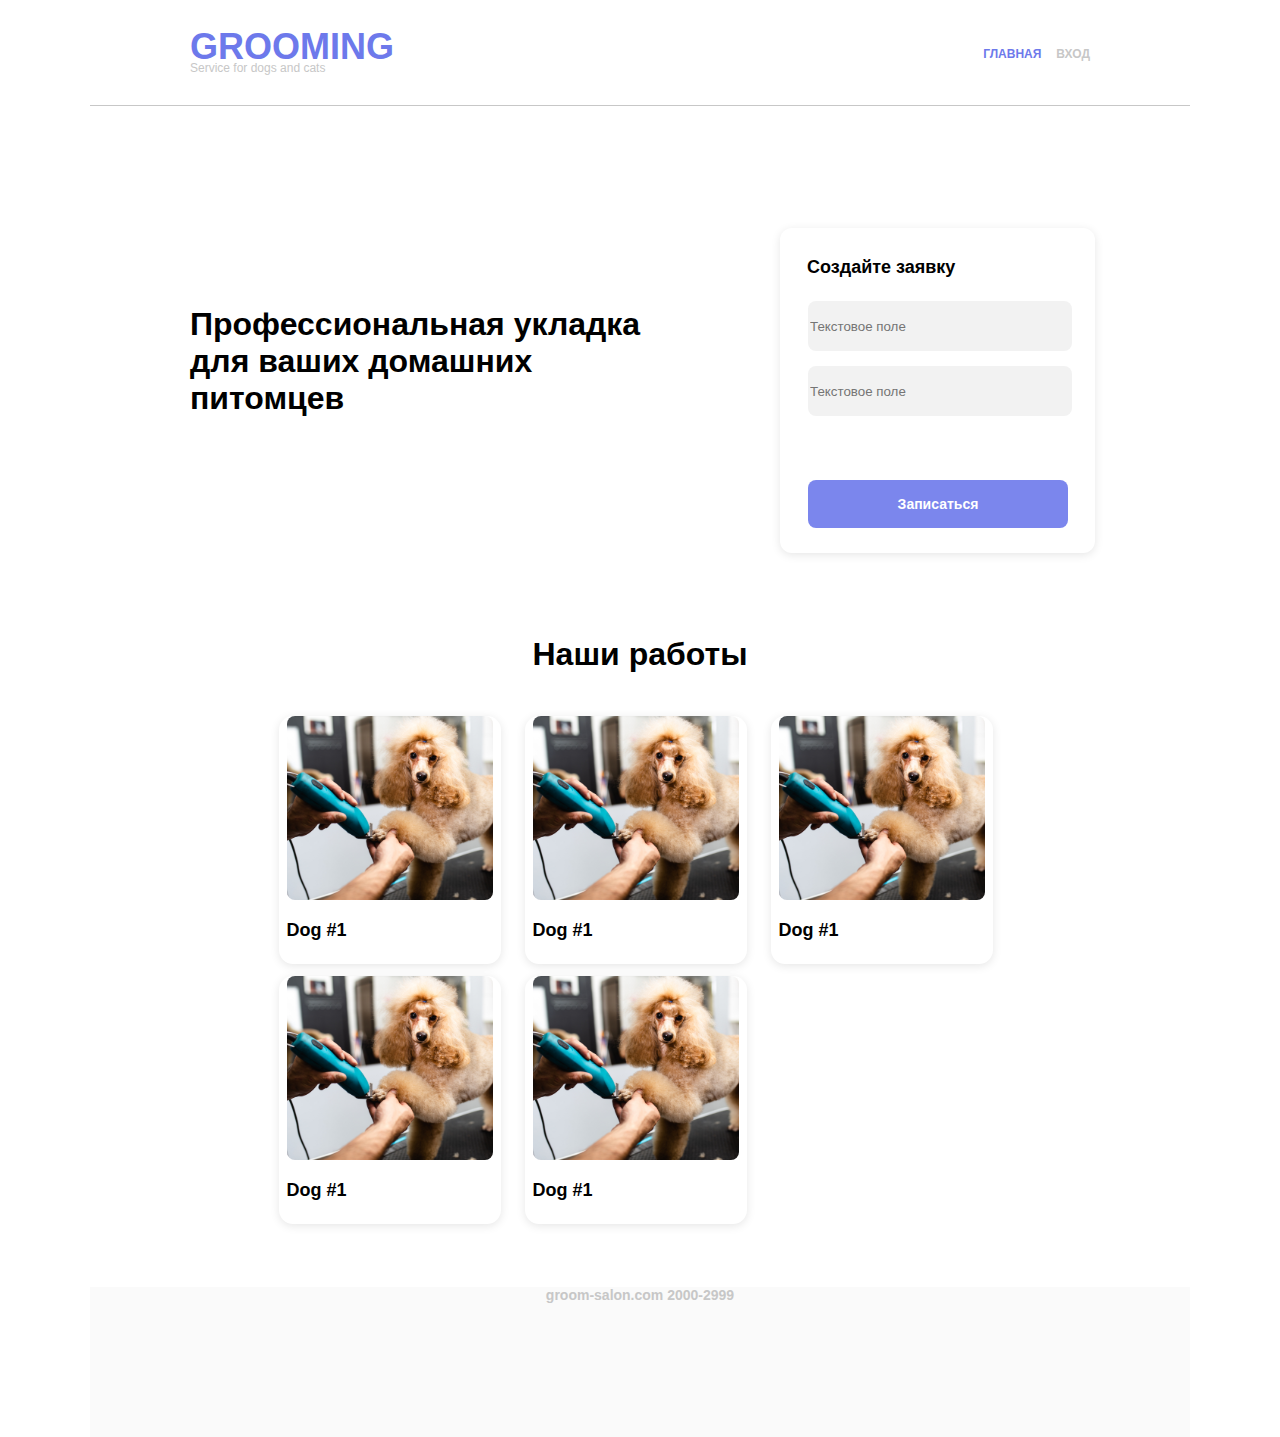
==== index.html @ cbca1eea "layout of site pages" ====
<!DOCTYPE html>
<html lang="en">
<head>
    <meta charset="UTF-8">
    <meta name="viewport" content="width=device-width, initial-scale=1.0">
    <link rel="stylesheet" href="style.css">
    <title>не Document</title>
</head>
<body>
    <div class="header">
        <div class="header-main">
            <div class="logo">
        <h1 class="header_logo">GROOMING</h1>
        <p class="header__logo-two">Service for dogs and cats</p>
    </div>
        <div class="menu">
            <ul class="header-menu">
                <li class=""><a href="index.html" class="active">ГЛАВНАЯ</a></li>
                <li class=""><a href="">ВХОД</a></li>
            </ul>
        </div>
    </div>
    </div>
    <div class="section">
        <div class="container">
            <div class="left-container">
                <h1 class="left-container_title">Профессиональная укладка <br>для ваших домашних<br>питомцев</h1>
            </div>
            <div class="right-container">
                <div class="application">
                    <form action="" class="application-form" method="post">
                        <h1 class="application-form_title">Создайте заявку</h1>
                        <input type="text" placeholder="Текстовое поле" id="input" class="application-form_input-one">
                        <input type="text" placeholder="Текстовое поле" id="input" class="application-form_input-two">
                        <button class="application-form_button">Записаться</button>
                    </form>
                </div> 
              <script>
                    let input = document.querySelector(".application-form_button");

                    input.onclick = (e) => {
                        e.preventDefault();
                    }
                </script>
            </div>
        </div>
    </div>
    <div class="section-job">
      <div class="section-title">
          <h1 class="section-title_title-job">Наши работы</h1>    
      </div>
      <div class="section-title-job-cards">
          <div class="section-title-job-cards_cards">
              <div class="section-dog">
            <object type="image/svg+xml" data="dog.svg" ></object>
              </div>
              <h1 class="section-dog_p">
              Dog #1</h1>
          </div>
          <div class="section-title-job-cards_cards">
            <div class="section-dog">
            <object type="image/svg+xml" data="dog.svg" ></object>
        </div>
        <h1 class="section-dog_p">
            Dog #1</h1>
        </div>
        <div class="section-title-job-cards_cards">
            <div class="section-dog">
            <object type="image/svg+xml" data="dog.svg" ></object></div>
            <h1 class="section-dog_p">
                Dog #1</h1>
        </div>
        <div class="section-title-job-cards_cards">
            <div class="section-dog">
            <object type="image/svg+xml" data="dog.svg" ></object></div>
            <h1 class="section-dog_p">
                Dog #1</h1>
        </div>
        <div class="section-title-job-cards_cards">
            <div class="section-dog">
            <object type="image/svg+xml" data="dog.svg" ></object></div>
            <h1 class="section-dog_p">
                Dog #1</h1>
        </div>
      </div>
    </div>
    <div class="footer">
        <p class="paragraph">groom-salon.com 2000-2999</p>
    </div>
</body>
</html>
---- style.css ----
* {
    margin: auto;
}
body{
    margin: 0 auto;
    font-family: sans-serif;
}

.header {
    width: 1100px;
    height: 105px;
    background:white;
    margin: auto;
    border-bottom: 1px solid #C7C7C7;
}
.header-main{
    display: flex;
    justify-content: space-between;
    width: 900px;
    height: 105px;
}
.logo{
    line-height: 0.9;
}
.header_logo{
    margin-left:0;
    color: #6D79EB;
    font-size: 36px;
}
.header__logo-two{
    margin-left:0;
    color: #C7C7C7;
    font-size: 12px;
}
.menu{
    display: flex;
    width: 100%;
}
.header-menu {
    display: flex;
    justify-content: flex-end;
    list-style: none;
    margin-right: 0;
}
.header-menu a{
    text-decoration: none;
    color:#C7C7C7;
    margin-left: 15px;
    font-size: 12px;
    font-weight: Bold;
}
.header-menu .active {
    color: #6D79EB;
}
.section {
    width: 1100px;
    background: #fff;
}
.container{
    display: flex;
    width: 900px;
}
.left-container{
    background: white;
    /*width: 850px;
    height: 350px;*/
    flex: 1;
    margin: auto;
}
.left-container_title {
    font-weight: bold;
    font-size: 32px;
    line-height: 37px;
}
.right-container{
    width: 390px;
    height: 450px;
    background: #fff;
    margin: 0 -80px 80px 0 ;
}
.application {
    position: absolute;
    width: 315px;
    height: 325px;
    border-radius: 12px;
    box-shadow: 0px 2px 10px rgba(0, 0, 0, 0.1);
    margin: 122px 0 0 auto;
    z-index: 1;
}
.application-form_title{
    position: absolute;
    margin-top: 29px;
    margin-left: 27px;
    font-weight: bold;
    font-size: 18px;
    line-height: 21px;
}
.application-form_title-two{
    position: absolute;
    color: #C7C7C7;
    margin-top: 29px;
    margin-left: 96px;
    font-weight: bold;
    font-size: 18px;
    line-height: 21px;
}
#input{
    position: absolute;
    width: 260px;
    height: 48px;
    margin-left: 28px;
    background: #F2F2F2;
    border: none;
    border-radius: 8px;
}
.application-form_input-one{
    margin-top: 73px;
}
.application-form_input-two{
    margin-top: 138px;
}
.application-form_button{
    position: absolute;
    margin-top: 252px;
    margin-left: 28px;
    width: 260px;
    height: 48px;
    background:rgb(109, 121, 235, 0.9);
    border-radius: 8px;
    border: none;
    font-weight: bold;
    font-size: 14px;
    line-height: 16px;
    color: #FFFFFF;
}
.application-form_button:hover{
    background:rgb(109, 121, 235);
    cursor: pointer;
}
.section-job{
    width: 1100px;
    display: flex;
    flex-direction: column;
    align-items: center;
}
.section-title{
    text-align: center;
    width: 900px;
    width: 900px;
   
}
.section-title_title-job{
    font-weight: bold;
    font-size: 32px;
    line-height: 37px;
    flex-grow:1;
    align-self: stretch;
}
.section-title-job-cards {
    width: 900px;
    height: 520px;
    display: flex;
    align-items: center;
    flex-wrap: wrap;
    padding: 37px 0 0 129px;
    margin: 0 0 57px 0;
    
}
.section-dog {
    width: 206px; 
    height: 184px;
}
.section-title-job-cards_cards {
    width: 222px;
    height: 248px;
    background: #FFFFFF;
    box-shadow: 0px 2px 10px rgba(0, 0, 0, 0.1);
    border-radius: 14px;
    margin: 0 0 0 24px;
}
.section-dog_p {
    font-weight: Bold;
    Font-size: 18px;
    Line-height: 21px;
    margin: 20px 0 0 8px;
}
.footer {
    width: 1100px;
    height: 150px;
    background: #FAFAFA;
}
.paragraph{
    font-weight: bold;
    font-size: 14px;
    text-align: center;
    color: #C7C7C7;
}
.left-section_title {
    font-weight: Bold;
    font-size: 31px;
    line-height: 250%;
}
.left-section_paragraph {
    color :#777777;
    font-weight: bold;
    font-size: 18px;
}
.right-container_pets{
    position: absolute;
    z-index: 10;
}
.request{
    background: #FFFFFF;
    box-shadow: 0px 2px 10px rgba(0, 0, 0, 0.1);
    border-radius: 14px;
    width: 400px;
    height: 110px;
    margin-left: 0;
    margin-bottom: 20px;
    padding: 10px 0 0 10px;
    display: flex;
    justify-content: start; 
}
.left-container_one{
    background: white;
    /*width: 850px;
    height: 350px;*/
    flex: 1;
    margin: 24px 0 0 0;
}
.application_one{
    position: absolute;
    width: 315px;
    height: 325px;
    border-radius: 12px;
    box-shadow: 0px 2px 10px rgba(0, 0, 0, 0.1);
    margin: 63px 0 0 auto;
    z-index: 1;
}
.left-container_title{
    margin-bottom: 20px;
}
.req {
    width: 300px;
    height: 100px;
    padding-left: 10px;
    line-height: 200%;
}
.applic {
    font-weight: Bold;
    Font-size: 18px;
    margin: 0;
}
.dogs{
    width: 100px;
    height: 100px;
    margin: 0;
}
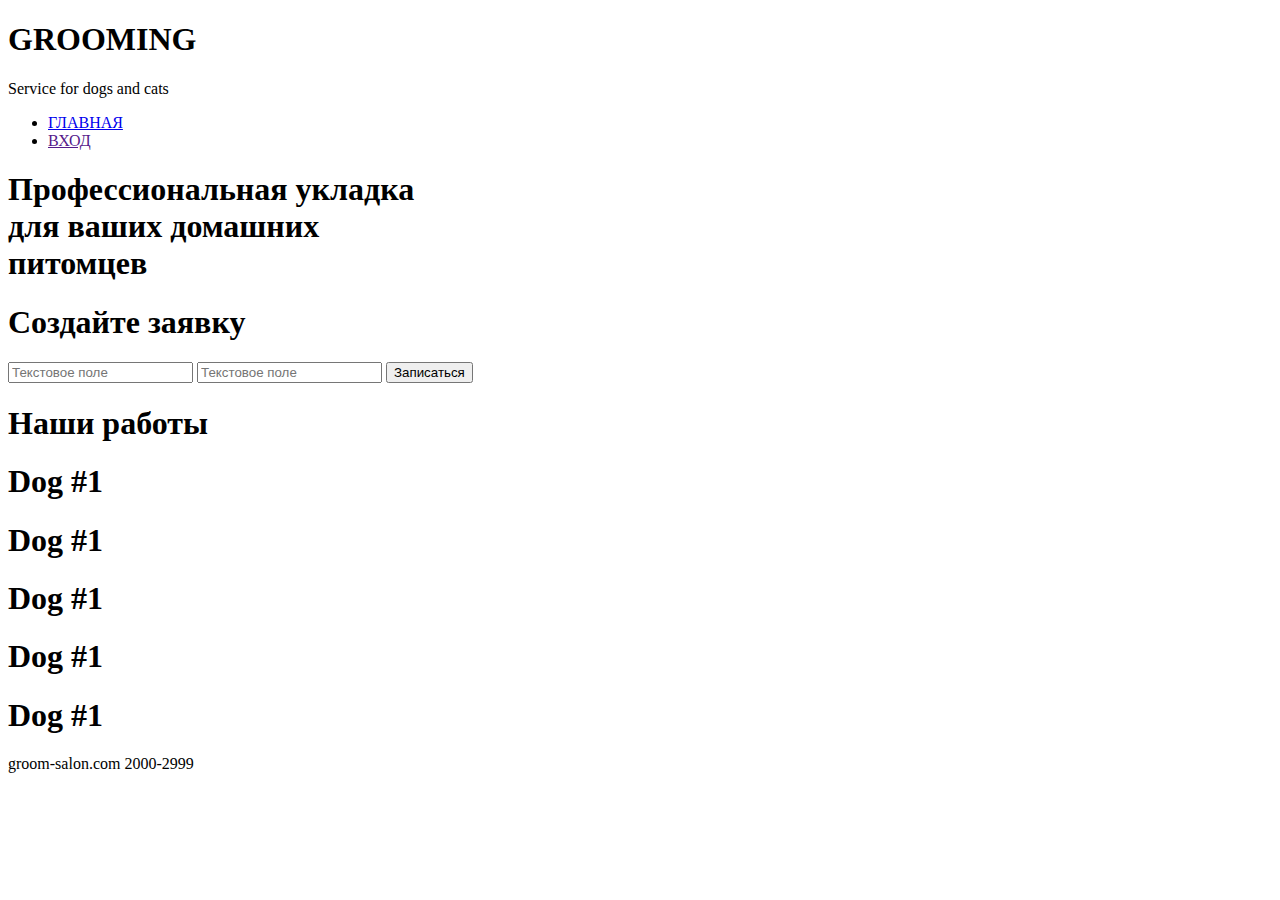
==== commit 9f2d5407: "Splitting the structure into directories and subdirectories" ====
--- a/index.html
+++ b/index.html
@@ -3,7 +3,7 @@
 <head>
     <meta charset="UTF-8">
     <meta name="viewport" content="width=device-width, initial-scale=1.0">
-    <link rel="stylesheet" href="style.css">
+    <link rel="stylesheet" href="css/style.css">
     <title>не Document</title>
 </head>
 <body>
@@ -52,33 +52,33 @@
       <div class="section-title-job-cards">
           <div class="section-title-job-cards_cards">
               <div class="section-dog">
-            <object type="image/svg+xml" data="dog.svg" ></object>
+            <object type="image/svg+xml" data="img/dog.svg" ></object>
               </div>
               <h1 class="section-dog_p">
               Dog #1</h1>
           </div>
           <div class="section-title-job-cards_cards">
             <div class="section-dog">
-            <object type="image/svg+xml" data="dog.svg" ></object>
+            <object type="image/svg+xml" data="img/dog.svg" ></object>
         </div>
         <h1 class="section-dog_p">
             Dog #1</h1>
         </div>
         <div class="section-title-job-cards_cards">
             <div class="section-dog">
-            <object type="image/svg+xml" data="dog.svg" ></object></div>
+            <object type="image/svg+xml" data="img/dog.svg" ></object></div>
             <h1 class="section-dog_p">
                 Dog #1</h1>
         </div>
         <div class="section-title-job-cards_cards">
             <div class="section-dog">
-            <object type="image/svg+xml" data="dog.svg" ></object></div>
+            <object type="image/svg+xml" data="img/dog.svg" ></object></div>
             <h1 class="section-dog_p">
                 Dog #1</h1>
         </div>
         <div class="section-title-job-cards_cards">
             <div class="section-dog">
-            <object type="image/svg+xml" data="dog.svg" ></object></div>
+            <object type="image/svg+xml" data="img/dog.svg" ></object></div>
             <h1 class="section-dog_p">
                 Dog #1</h1>
         </div>
